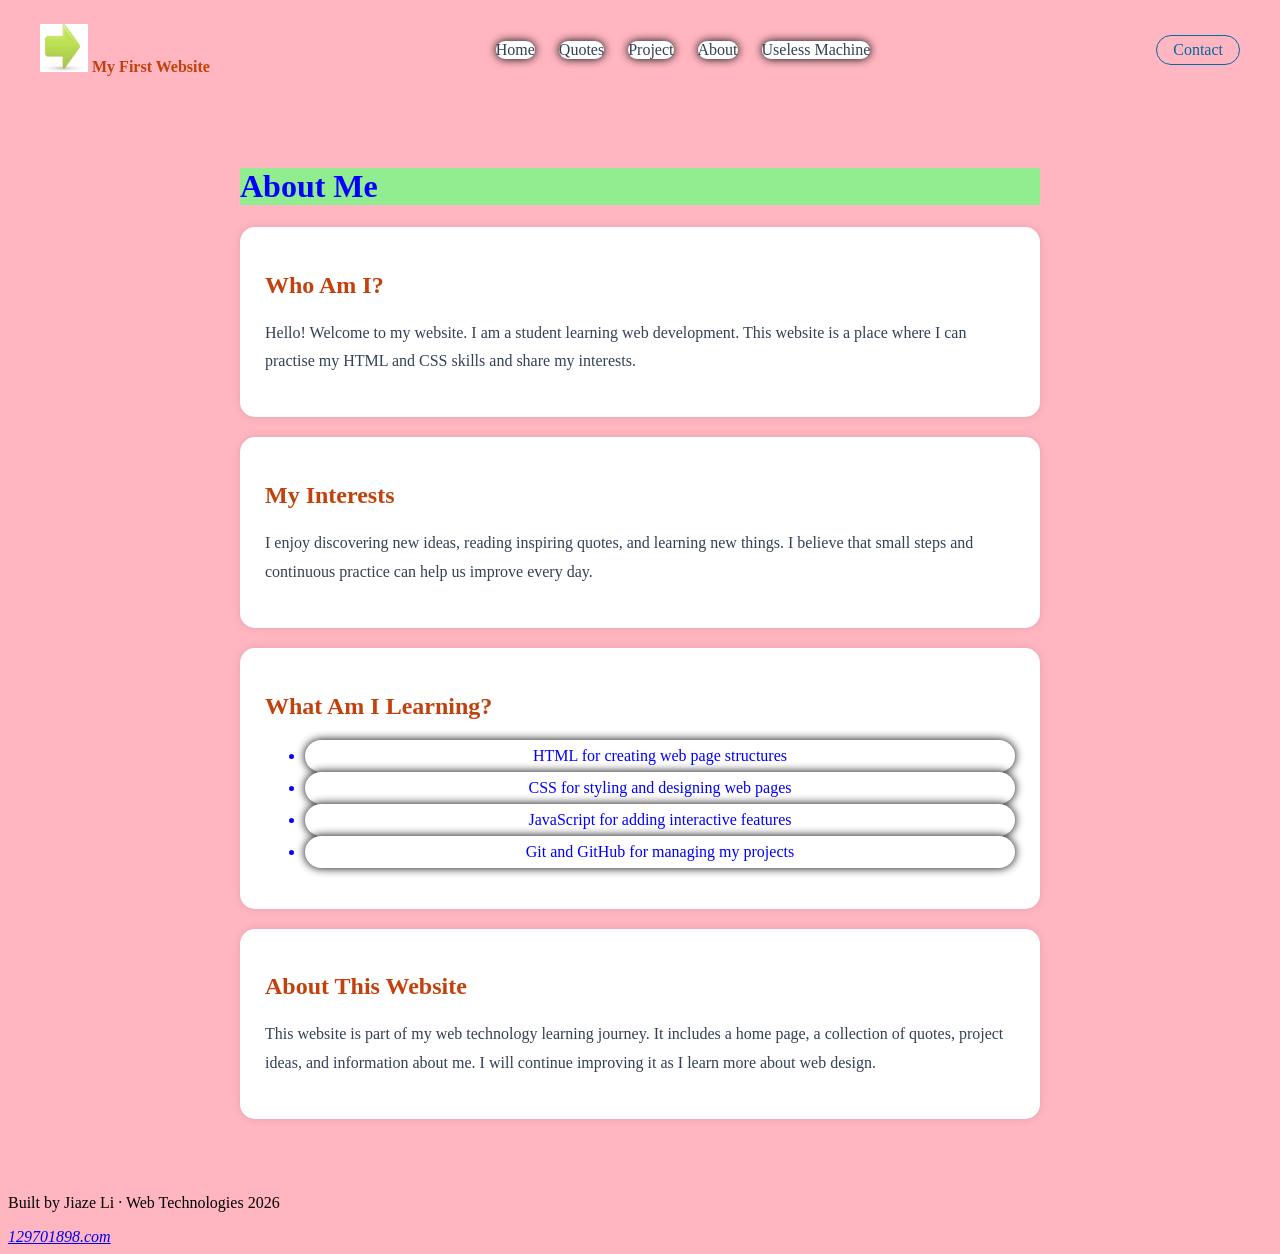
==== about.html @ e18c3e32 "first commit" ====
<!DOCTYPE html>
<html lang="en">
<head>
  <meta charset="UTF-8">
  <meta name="viewport" content="width=device-width, initial-scale=1.0">
  <title>About Me</title>
  <link rel="icon" href="favicon-32x32.png" type="image/x-icon">
  <link rel="stylesheet" href="styles.css">

  <style>
    .about-page {
      max-width: 800px;
      margin: 30px auto;
      padding: 25px;
    }

    .about-card {
      background-color: white;
      padding: 25px;
      margin-bottom: 20px;
      border-radius: 15px;
      box-shadow: 0 0 10px rgba(0, 0, 0, 0.1);
    }

    .about-card h2 {
      color: #c2410c;
    }

    .about-card p {
      color: #334155;
      line-height: 1.8;
    }

    .about-card ul {
      line-height: 2;
    }

    @media (max-width: 600px) {
      .about-page {
        margin: 15px;
        padding: 10px;
      }
    }
  </style>
</head>

<body>

  <header id="site-header"></header>

  <main class="about-page">
    <h1>About Me</h1>

    <section class="about-card">
      <h2>Who Am I?</h2>
      <p>
        Hello! Welcome to my website.
        I am a student learning web development.
        This website is a place where I can practise my HTML
        and CSS skills and share my interests.
      </p>
    </section>

    <section class="about-card">
      <h2>My Interests</h2>
      <p>
        I enjoy discovering new ideas, reading inspiring quotes,
        and learning new things.
        I believe that small steps and continuous practice
        can help us improve every day.
      </p>
    </section>

    <section class="about-card">
      <h2>What Am I Learning?</h2>
      <ul>
        <li>HTML for creating web page structures</li>
        <li>CSS for styling and designing web pages</li>
        <li>JavaScript for adding interactive features</li>
        <li>Git and GitHub for managing my projects</li>
      </ul>
    </section>

    <section class="about-card">
      <h2>About This Website</h2>
      <p>
        This website is part of my web technology learning journey.
        It includes a home page, a collection of quotes,
        project ideas, and information about me.
        I will continue improving it as I learn more about web design.
      </p>
    </section>
  </main>

  <footer id="site-footer"></footer>

  <script src="nav.js"></script>
</body>
</html>
---- styles.css ----
body {
        background-color: lightpink;
    }
    .main {
        text-align: center;
        margin: auto ;
        width: 50%;
        border: 1px solid black;
        padding: 20px;
        background-color: white;
        border-radius: 20px;
        box-shadow: 0px 0px 10px black;

    }
    h1 {

        color: blue;
        background-color: lightgreen;
    }
    h2{
        color: green;}

.quote {
  max-width: 34rem;
  padding: 0;
  background: #fff;
  border: 1px solid #dcd8d0;
  border-left: 4px solid #c2410c;
  border-radius: 10px;
  text-align: left; /* 新增这一行！卡片内文字全部左对齐 */
}

/* Flexbox */
.flex {
  display: flex
;
  flex-wrap: wrap
;
  justify-content: flex-start
;
  align-items: stretch
;
  gap: 8px
;
}

/* Grid */
.grid {
  display: grid
;
  grid-template-columns: repeat(auto-fit, minmax(200px, 1fr))
;
  gap: 8px
;
}




.quote2 {
  max-width: 34rem;
  padding: 1.1em 1.3em;
  background: #1529c1;
  border: 1px solid #dcd8d0;
  border-left: 4px solid #c2410c;
  border-radius: 10px;
}
li{
  color: blue;
  border-radius: 20px;
  box-shadow: 0px 0px 10px black;
  background-color: #fff;
   text-align: center;
}
dt{
  color: blue;
  font-weight: bold;
  margin-top: 20px;
}
dd{
  margin-left: 20px;
  color: #000003;
  font-weight: 300;
  border-bottom: #000003;
}


nav {
  display: flex;
  align-items: center;     /* vertically centred 垂直居中 */
  gap: 1rem;
  padding: 1rem 2rem;
}

nav .links {
  display: flex;
  gap: 1.5rem;
  margin: 0 auto;         /* pushes it to the centre 推到中间 */
  list-style: none;       /* no bullets 去掉列表圆点 */
  padding: 0;
}

nav a {
  text-decoration: none;  /* no underlines 去掉链接下划线 */
  color: #334155;
}

nav .logo {
  font-weight: 800;
  color: #c2410c;
}

nav .action {
  border: 1.5px solid #0369a1;
  border-radius: 99px;    /* a pill 胶囊圆角按钮 */
  padding: .3em 1em;
  color: #0369a1;
}
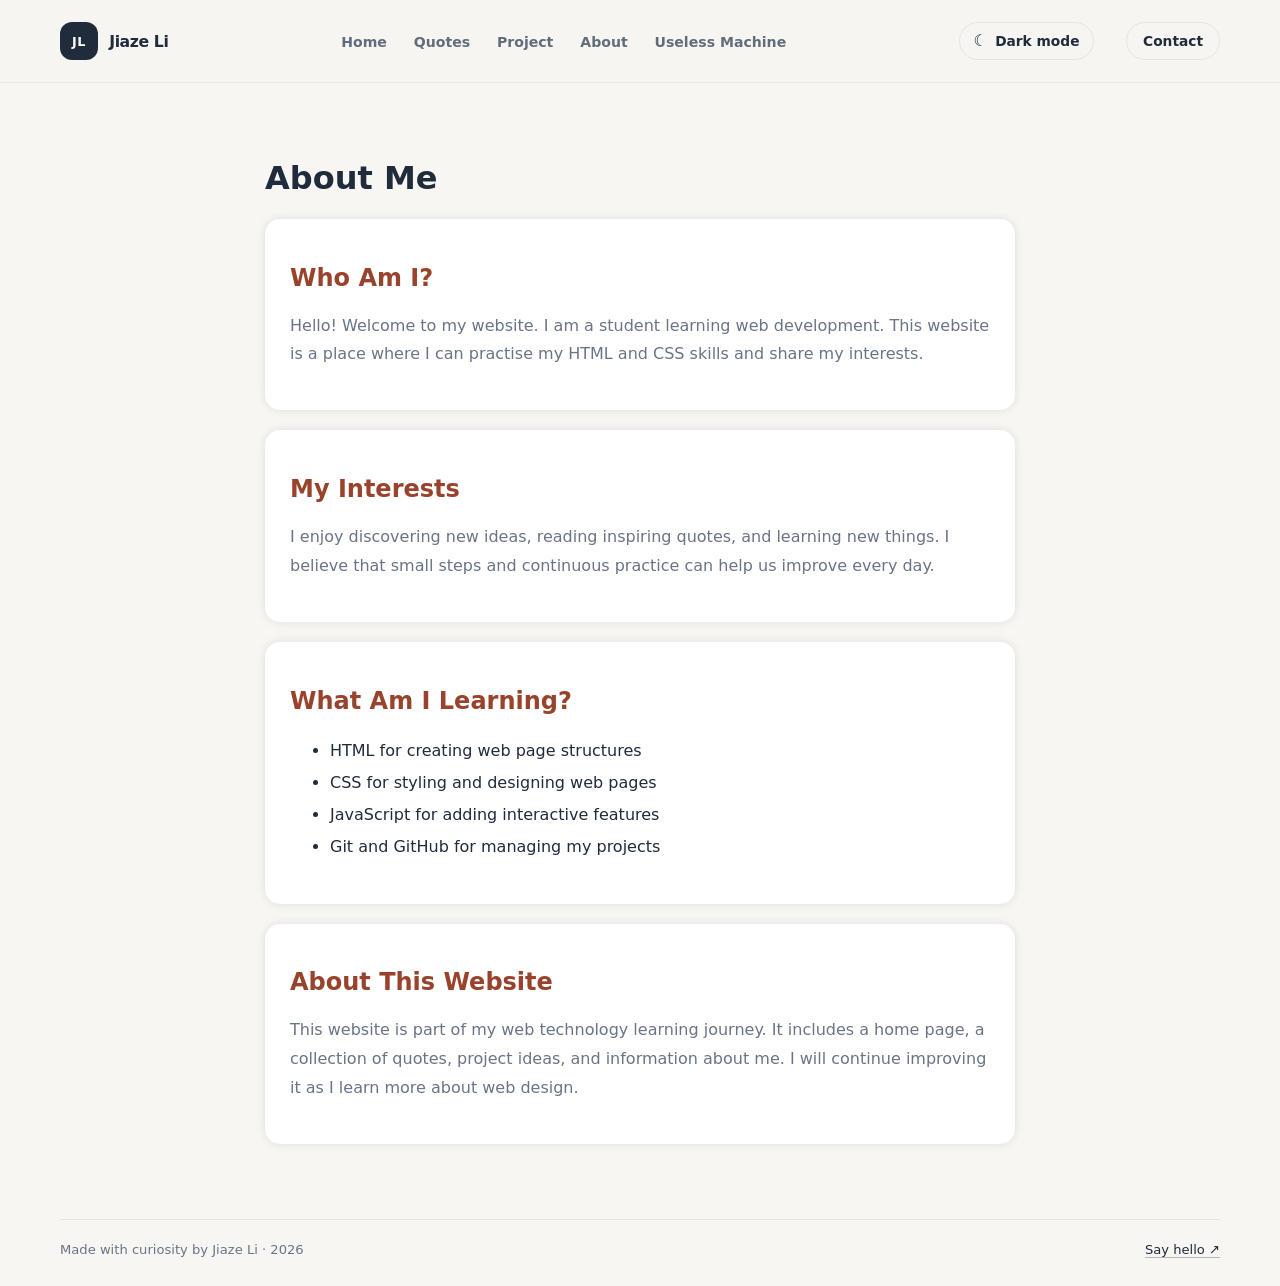
==== commit 4803f96c: "dark light toggle" ====
--- a/about.html
+++ b/about.html
@@ -5,7 +5,7 @@
   <meta charset="UTF-8">
   <meta name="viewport" content="width=device-width, initial-scale=1.0">
   <title>About Me</title>
-  <link rel="icon" href="favicon-32x32.png" type="image/x-icon">
+  <link rel="icon" href="favicon-32x32.png" type="image?x-icon">
   <link rel="stylesheet" href="styles.css">
 
   <style>
@@ -16,7 +16,7 @@
     }
 
     .about-card {
-      background-color: white;
+      background-color: var(--white);
       padding: 25px;
       margin-bottom: 20px;
       border-radius: 15px;
@@ -24,11 +24,11 @@
     }
 
     .about-card h2 {
-      color: #c2410c;
+      color: var(--accent-dark);
     }
 
     .about-card p {
-      color: #334155;
+      color: var(--muted);
       line-height: 1.8;
     }
 
--- a/styles.css
+++ b/styles.css
@@ -1,118 +1,964 @@
-    body {
-        background-color: lightpink;
-    }
-    .main {
-        text-align: center;
-        margin: auto ;
-        width: 50%;
-        border: 1px solid black;
-        padding: 20px;
-        background-color: white;
-        border-radius: 20px;
-        box-shadow: 0px 0px 10px black;
-
-    }
-    h1 {
-
-        color: blue;
-        background-color: lightgreen;
-    }
-    h2{
-        color: green;}
+:root {
+  color-scheme: light;
+  --ink: #202b3c;
+  --muted: #697486;
+  --paper: #f7f6f2;
+  --white: #fff;
+  --accent: #c05a3b;
+  --accent-dark: #99432c;
+  --line: #e8e5de;
+  --surface-alt: #f0eee8;
+  --button-bg: #202b3c;
+  --button-text: #fff;
+  --card-bg: #202b3c;
+}
+
+:root[data-theme="dark"] {
+  color-scheme: dark;
+  --ink: #e8e9ed;
+  --muted: #a5adba;
+  --paper: #171a20;
+  --white: #22262e;
+  --accent: #e58a6b;
+  --accent-dark: #f0a185;
+  --line: #353a44;
+  --surface-alt: #292e37;
+  --button-bg: #e8e9ed;
+  --button-text: #202b3c;
+  --card-bg: #202b3c;
+}
+
+* {
+  box-sizing: border-box;
+}
+
+body {
+  min-width: 320px;
+  min-height: 100vh;
+  margin: 0;
+  background: var(--paper);
+  color: var(--ink);
+  font-family: Inter, ui-sans-serif, system-ui, -apple-system, BlinkMacSystemFont, "Segoe UI", sans-serif;
+  -webkit-font-smoothing: antialiased;
+}
+
+h1,
+h2,
+h3 {
+  color: var(--ink);
+}
+
+.main {
+  width: min(50%, 46rem);
+  margin: auto;
+  padding: 20px;
+  border: 1px solid #222;
+  border-radius: 20px;
+  background: #fff;
+  box-shadow: 0 0 10px #000;
+  text-align: center;
+}
 
 .quote {
   max-width: 34rem;
-  padding: 0;
-  background: #fff;
-  border: 1px solid #dcd8d0;
-  border-left: 4px solid #c2410c;
+  padding: 1rem 1.25rem;
+  border: 1px solid var(--line);
+  border-left: 4px solid var(--accent);
   border-radius: 10px;
-  text-align: left; /* 新增这一行！卡片内文字全部左对齐 */
-}
-
-/* Flexbox */
+  background: var(--white);
+  text-align: left;
+}
+
 .flex {
-  display: flex
-;
-  flex-wrap: wrap
-;
-  justify-content: flex-start
-;
-  align-items: stretch
-;
-  gap: 8px
-;
-}
-
-/* Grid */
+  display: flex;
+  flex-wrap: wrap;
+  align-items: stretch;
+  justify-content: flex-start;
+  gap: 8px;
+}
+
 .grid {
-  display: grid
-;
-  grid-template-columns: repeat(auto-fit, minmax(200px, 1fr))
-;
-  gap: 8px
-;
-}
-
-
-
+  display: grid;
+  grid-template-columns: repeat(auto-fit, minmax(min(100%, 200px), 1fr));
+  gap: 8px;
+}
 
 .quote2 {
   max-width: 34rem;
   padding: 1.1em 1.3em;
-  background: #1529c1;
-  border: 1px solid #dcd8d0;
-  border-left: 4px solid #c2410c;
+  border: 1px solid var(--line);
+  border-left: 4px solid var(--accent);
   border-radius: 10px;
-}
-li{
-  color: blue;
-  border-radius: 20px;
-  box-shadow: 0px 0px 10px black;
-  background-color: #fff;
-   text-align: center;
-}
-dt{
-  color: blue;
-  font-weight: bold;
+  background: var(--surface-alt);
+}
+
+dt {
   margin-top: 20px;
-}
-dd{
+  color: var(--ink);
+  font-weight: 700;
+}
+
+dd {
   margin-left: 20px;
-  color: #000003;
+  border-bottom: 1px solid var(--line);
+  color: var(--muted);
   font-weight: 300;
-  border-bottom: #000003;
-}
-
+}
+
+#site-header {
+  position: relative;
+  z-index: 1;
+  border-bottom: 1px solid rgb(32 43 60 / 7%);
+  background: rgb(247 246 242 / 92%);
+}
+
+:root[data-theme="dark"] #site-header {
+  border-bottom-color: rgb(255 255 255 / 8%);
+  background: rgb(23 26 32 / 92%);
+}
 
 nav {
   display: flex;
-  align-items: center;     /* vertically centred 垂直居中 */
+  width: min(100% - 48px, 1160px);
+  min-height: 82px;
+  align-items: center;
+  gap: 2rem;
+  margin: 0 auto;
+}
+
+nav a {
+  color: inherit;
+  text-decoration: none;
+}
+
+nav .logo {
+  display: inline-flex;
+  flex: 0 0 auto;
+  align-items: center;
+  gap: 0.7rem;
+  color: var(--ink);
+  font-size: 0.98rem;
+  font-weight: 750;
+  letter-spacing: -0.025em;
+}
+
+nav .logo-mark {
+  display: grid;
+  width: 38px;
+  height: 38px;
+  place-items: center;
+  border-radius: 12px;
+  background: var(--ink);
+  color: var(--white);
+  font-size: 0.8rem;
+  letter-spacing: 0.04em;
+}
+
+nav .links {
+  display: flex;
+  align-items: center;
+  justify-content: center;
+  gap: clamp(0.9rem, 2.1vw, 1.8rem);
+  margin: 0 auto;
+  padding: 0;
+  list-style: none;
+}
+
+nav .links li {
+  margin: 0;
+  padding: 0;
+  border: 0;
+  border-radius: 0;
+  background: none;
+  box-shadow: none;
+  text-align: left;
+}
+
+nav .links a {
+  color: #626d7c;
+  font-size: 0.88rem;
+  font-weight: 550;
+  transition: color 160ms ease;
+}
+
+nav .links a:hover,
+nav .links a:focus-visible {
+  color: var(--accent-dark);
+}
+
+nav .action {
+  flex: 0 0 auto;
+  padding: 0.65rem 1rem;
+  border: 1px solid var(--line);
+  border-radius: 999px;
+  color: var(--ink);
+  font-size: 0.86rem;
+  font-weight: 650;
+  transition: border-color 160ms ease, background 160ms ease;
+}
+
+nav .theme-toggle {
+  display: inline-flex;
+  flex: 0 0 auto;
+  align-items: center;
+  gap: 0.45rem;
+  padding: 0.65rem 0.85rem;
+  border: 1px solid var(--line);
+  border-radius: 999px;
+  background: transparent;
+  color: var(--ink);
+  font: inherit;
+  font-size: 0.86rem;
+  font-weight: 650;
+  cursor: pointer;
+  transition: border-color 160ms ease, background 160ms ease;
+}
+
+nav .theme-toggle:hover,
+nav .theme-toggle:focus-visible {
+  border-color: var(--ink);
+  background: var(--white);
+}
+
+nav .theme-toggle-icon {
+  font-size: 1rem;
+  line-height: 1;
+}
+
+nav .action:hover,
+nav .action:focus-visible {
+  border-color: var(--ink);
+  background: var(--white);
+}
+
+#site-footer {
+  display: flex;
+  width: min(100% - 48px, 1160px);
+  align-items: center;
+  justify-content: space-between;
   gap: 1rem;
-  padding: 1rem 2rem;
-}
-
-nav .links {
-  display: flex;
+  margin: 0 auto;
+  padding: 1.4rem 0 1.8rem;
+  border-top: 1px solid var(--line);
+  color: var(--muted);
+  font-size: 0.82rem;
+}
+
+#site-footer p {
+  margin: 0;
+}
+
+#site-footer address {
+  font-style: normal;
+}
+
+#site-footer a {
+  color: var(--ink);
+  text-decoration-color: #b9b6ae;
+  text-underline-offset: 3px;
+}
+
+.home-main {
+  width: min(100% - 48px, 1160px);
+  margin: 0 auto;
+  padding: clamp(3.5rem, 8vw, 7rem) 0 2.5rem;
+}
+
+.home-hero {
+  position: relative;
+  display: grid;
+  min-height: 450px;
+  grid-template-columns: 1fr 0.88fr;
+  align-items: center;
+  gap: clamp(2rem, 7vw, 6rem);
+}
+
+.hero-copy {
+  position: relative;
+  z-index: 1;
+  padding: 1rem 0;
+}
+
+.eyebrow {
+  display: flex;
+  align-items: center;
+  gap: 0.6rem;
+  margin: 0 0 1.6rem;
+  color: var(--muted);
+  font-size: 0.75rem;
+  font-weight: 700;
+  letter-spacing: 0.105em;
+  text-transform: uppercase;
+}
+
+.eyebrow-dot {
+  width: 8px;
+  height: 8px;
+  border-radius: 50%;
+  background: var(--accent);
+  box-shadow: 0 0 0 4px rgb(192 90 59 / 12%);
+}
+
+.hero-copy h1 {
+  margin: 0;
+  font-size: clamp(3.5rem, 6.2vw, 5.7rem);
+  font-weight: 720;
+  letter-spacing: -0.078em;
+  line-height: 0.98;
+}
+
+.hero-copy h1 span {
+  color: var(--accent);
+}
+
+.hero-intro {
+  max-width: 29rem;
+  margin: 1.6rem 0 0;
+  color: var(--muted);
+  font-size: clamp(1rem, 1.5vw, 1.12rem);
+  line-height: 1.8;
+}
+
+.hero-actions {
+  display: flex;
+  flex-wrap: wrap;
+  align-items: center;
+  gap: 1.4rem;
+  margin-top: 2rem;
+}
+
+.button {
+  display: inline-flex;
+  min-height: 48px;
+  align-items: center;
+  justify-content: center;
+  gap: 0.8rem;
+  padding: 0.8rem 1.15rem;
+  border-radius: 8px;
+  font-size: 0.9rem;
+  font-weight: 650;
+  text-decoration: none;
+  transition: transform 160ms ease, background 160ms ease;
+}
+
+.button:hover {
+  transform: translateY(-2px);
+}
+
+.button-primary {
+  background: var(--button-bg);
+  color: var(--button-text);
+}
+
+.button-primary:hover,
+.button-primary:focus-visible {
+  background: #34435a;
+}
+
+.text-link {
+  color: var(--ink);
+  font-size: 0.9rem;
+  font-weight: 650;
+  text-decoration: none;
+}
+
+.text-link span {
+  margin-left: 0.25rem;
+  color: var(--accent);
+}
+
+.hero-note {
+  margin: 2rem 0 0;
+  color: #89909a;
+  font-size: 0.8rem;
+}
+
+.hero-image-link {
+  position: relative;
+  display: block;
+  padding: 0.75rem 0.75rem 3.35rem;
+  border: 1px solid rgb(32 43 60 / 7%);
+  border-radius: 16px;
+  background: var(--white);
+  box-shadow: 0 24px 70px rgb(39 43 50 / 12%);
+  color: var(--ink);
+  text-decoration: none;
+  transform: rotate(1.5deg);
+  transition: transform 220ms ease, box-shadow 220ms ease;
+}
+
+.hero-image-link:hover {
+  box-shadow: 0 28px 80px rgb(39 43 50 / 17%);
+  transform: rotate(0deg) translateY(-4px);
+}
+
+.hero-image-link img {
+  display: block;
+  width: 100%;
+  aspect-ratio: 640 / 360;
+  border-radius: 10px;
+  object-fit: cover;
+}
+
+.image-caption {
+  position: absolute;
+  right: 1rem;
+  bottom: 1.05rem;
+  left: 1rem;
+  display: flex;
+  align-items: center;
+  justify-content: space-between;
+  color: var(--muted);
+  font-size: 0.8rem;
+  font-weight: 600;
+}
+
+.caption-mark {
+  color: var(--accent);
+  font-size: 1rem;
+}
+
+.hero-decoration {
+  position: absolute;
+  right: -0.15em;
+  bottom: -0.45em;
+  color: rgb(32 43 60 / 4%);
+  font-size: clamp(8rem, 18vw, 15rem);
+  font-weight: 800;
+  letter-spacing: -0.09em;
+  line-height: 1;
+  pointer-events: none;
+  user-select: none;
+}
+
+.home-more {
+  display: flex;
+  min-height: 92px;
+  align-items: center;
+  justify-content: space-between;
   gap: 1.5rem;
-  margin: 0 auto;         /* pushes it to the centre 推到中间 */
-  list-style: none;       /* no bullets 去掉列表圆点 */
+  margin-top: clamp(3.5rem, 8vw, 6rem);
+  padding: 1.4rem 0;
+  border-top: 1px solid var(--line);
+}
+
+.home-more p {
+  margin: 0;
+  color: var(--muted);
+  font-size: 0.9rem;
+}
+
+.home-more a {
+  color: var(--ink);
+  font-size: 0.9rem;
+  font-weight: 650;
+  text-decoration: none;
+}
+
+.home-more a span {
+  margin-left: 0.35rem;
+  color: var(--accent);
+}
+
+.contact-main {
+  width: min(100% - 48px, 1160px);
+  margin: 0 auto;
+  padding: clamp(4rem, 9vw, 7.5rem) 0 2.5rem;
+}
+
+.contact-hero {
+  display: grid;
+  min-height: 440px;
+  grid-template-columns: 1fr 0.72fr;
+  align-items: center;
+  gap: clamp(3rem, 9vw, 8rem);
+}
+
+.contact-copy h1 {
+  margin: 0;
+  font-size: clamp(3.7rem, 7vw, 6.1rem);
+  font-weight: 720;
+  letter-spacing: -0.078em;
+  line-height: 0.98;
+}
+
+.contact-copy h1 span {
+  color: var(--accent);
+}
+
+.contact-intro {
+  max-width: 30rem;
+  margin: 1.7rem 0 0;
+  color: var(--muted);
+  font-size: clamp(1rem, 1.5vw, 1.12rem);
+  line-height: 1.8;
+}
+
+.contact-note {
+  max-width: 29rem;
+  margin: 1rem 0 0;
+  color: #89909a;
+  font-size: 0.88rem;
+  line-height: 1.7;
+}
+
+.contact-card {
+  position: relative;
+  overflow: hidden;
+  padding: clamp(1.6rem, 3vw, 2.5rem);
+  border-radius: 16px;
+  background: var(--card-bg);
+  box-shadow: 0 24px 70px rgb(39 43 50 / 14%);
+  color: var(--white);
+}
+
+.contact-card::after {
+  position: absolute;
+  right: -0.28em;
+  bottom: -0.6em;
+  color: rgb(255 255 255 / 4%);
+  content: "↗";
+  font-size: 13rem;
+  font-weight: 700;
+  line-height: 1;
+  pointer-events: none;
+}
+
+.contact-card-number,
+.contact-icon,
+.contact-card-label,
+.contact-card h2,
+.contact-card-copy,
+.contact-card-links {
+  position: relative;
+  z-index: 1;
+}
+
+.contact-card-number {
+  color: #b4bdc9;
+  font-size: 0.72rem;
+  font-weight: 700;
+  letter-spacing: 0.12em;
+}
+
+.contact-icon {
+  display: grid;
+  width: 46px;
+  height: 46px;
+  place-items: center;
+  margin: 2.8rem 0 1.4rem;
+  border: 1px solid rgb(255 255 255 / 24%);
+  border-radius: 50%;
+  color: #f0a185;
+  font-size: 1.2rem;
+}
+
+.contact-card-label {
+  margin: 0 0 0.7rem;
+  color: #f0a185;
+  font-size: 0.75rem;
+  font-weight: 700;
+  letter-spacing: 0.1em;
+  text-transform: uppercase;
+}
+
+.contact-card h2 {
+  margin: 0;
+  color: var(--white);
+  font-size: clamp(1.9rem, 3vw, 2.6rem);
+  letter-spacing: -0.055em;
+  line-height: 1.08;
+}
+
+.contact-card-copy {
+  max-width: 22rem;
+  margin: 1rem 0 1.8rem;
+  color: #c4cbd4;
+  font-size: 0.9rem;
+  line-height: 1.75;
+}
+
+.contact-card-links {
+  display: grid;
+  gap: 0.8rem;
+  padding-top: 1.2rem;
+  border-top: 1px solid rgb(255 255 255 / 16%);
+}
+
+.contact-card-links a {
+  display: flex;
+  align-items: center;
+  justify-content: space-between;
+  gap: 1rem;
+  color: var(--white);
+  font-size: 0.88rem;
+  font-weight: 600;
+  text-decoration: none;
+  transition: color 160ms ease;
+}
+
+.contact-card-links a span {
+  color: #f0a185;
+}
+
+.contact-card-links a:hover,
+.contact-card-links a:focus-visible {
+  color: #f0a185;
+}
+
+.contact-bottom {
+  display: flex;
+  min-height: 92px;
+  align-items: center;
+  justify-content: space-between;
+  gap: 1.5rem;
+  margin-top: clamp(3.5rem, 8vw, 6rem);
+  padding: 1.4rem 0;
+  border-top: 1px solid var(--line);
+}
+
+.contact-bottom p {
+  display: flex;
+  align-items: center;
+  gap: 0.65rem;
+  margin: 0;
+  color: var(--muted);
+  font-size: 0.88rem;
+}
+
+.contact-bottom-dot {
+  width: 8px;
+  height: 8px;
+  flex: 0 0 auto;
+  border-radius: 50%;
+  background: #78947b;
+  box-shadow: 0 0 0 4px rgb(120 148 123 / 12%);
+}
+
+.contact-bottom a {
+  color: var(--ink);
+  font-size: 0.88rem;
+  font-weight: 650;
+  text-decoration: none;
+}
+
+.contact-bottom a span {
+  margin-left: 0.3rem;
+  color: var(--accent);
+}
+
+.project-main {
+  width: min(100% - 48px, 1060px);
+  margin: 0 auto;
+  padding: clamp(3rem, 7vw, 5.5rem) 0;
+}
+
+.project-main article > h1 {
+  max-width: 13ch;
+  margin: 0 0 clamp(2.5rem, 5vw, 4rem);
+  font-size: clamp(3.1rem, 6.5vw, 5.3rem);
+  font-weight: 720;
+  letter-spacing: -0.075em;
+  line-height: 0.98;
+}
+
+.project-main section:first-of-type {
+  display: grid;
+  grid-template-columns: minmax(190px, 0.78fr) minmax(0, 1.5fr);
+  align-items: stretch;
+  margin-bottom: 3rem;
+  border-top: 1px solid var(--line);
+}
+
+.project-main section:first-of-type > h2 {
+  grid-column: 1 / -1;
+  margin: 0;
+  padding: 1.3rem 0 1.1rem;
+  border-bottom: 1px solid var(--line);
+  font-size: 1.16rem;
+  font-weight: 650;
+  letter-spacing: -0.025em;
+}
+
+.project-main section:first-of-type > h3 {
+  display: flex;
+  align-items: center;
+  gap: 0.9rem;
+  margin: 0;
+  padding: 1.5rem 1.35rem;
+  border-bottom: 1px solid var(--line);
+  background: var(--white);
+  font-size: 1.02rem;
+  font-weight: 680;
+  letter-spacing: -0.025em;
+  line-height: 1.35;
+}
+
+.project-main section:first-of-type > h3::before {
+  width: 7px;
+  height: 7px;
+  flex: 0 0 auto;
+  border-radius: 50%;
+  background: var(--accent);
+  content: "";
+}
+
+.project-main section:first-of-type > h3:nth-of-type(even),
+.project-main section:first-of-type > h3:nth-of-type(even) + ul {
+  background: var(--surface-alt);
+}
+
+.project-main section:first-of-type > ul {
+  margin: 0;
+  padding: 1.15rem 1.5rem 1.15rem 2.7rem;
+  border-bottom: 1px solid var(--line);
+  background: var(--white);
+  color: var(--muted);
+  line-height: 1.65;
+}
+
+.project-main section:first-of-type > ul li {
+  padding: 0.28rem 0;
+}
+
+.project-main section:first-of-type > ul li::marker {
+  color: var(--accent);
+}
+
+.project-main section:last-of-type {
+  padding: clamp(1.5rem, 4vw, 3rem);
+  border: 1px solid var(--line);
+  border-radius: 16px;
+  background: var(--white);
+  box-shadow: 0 16px 50px rgb(39 43 50 / 5%);
+}
+
+.project-main section:last-of-type > h2 {
+  max-width: 30ch;
+  margin: 0 0 2rem;
+  font-size: clamp(1.6rem, 3.2vw, 2.3rem);
+  font-weight: 700;
+  letter-spacing: -0.055em;
+  line-height: 1.15;
+}
+
+.project-main section:last-of-type > h3 {
+  margin: 1.8rem 0 0.75rem;
+  padding-top: 1.15rem;
+  border-top: 1px solid var(--line);
+  font-size: 1.02rem;
+  font-weight: 680;
+  letter-spacing: -0.02em;
+}
+
+.project-main section:last-of-type > ul {
+  margin: 0;
   padding: 0;
-}
-
-nav a {
-  text-decoration: none;  /* no underlines 去掉链接下划线 */
-  color: #334155;
-}
-
-nav .logo {
-  font-weight: 800;
-  color: #c2410c;
-}
-
-nav .action {
-  border: 1.5px solid #0369a1;
-  border-radius: 99px;    /* a pill 胶囊圆角按钮 */
-  padding: .3em 1em;
-  color: #0369a1;
-}
+  list-style: none;
+}
+
+.project-main section:last-of-type > ul li {
+  position: relative;
+  margin: 0;
+  padding: 0.7rem 0 0.7rem 1.35rem;
+  border-bottom: 1px solid var(--line);
+  color: var(--muted);
+  line-height: 1.65;
+}
+
+.project-main section:last-of-type > ul li::before {
+  position: absolute;
+  top: 1.27rem;
+  left: 0.15rem;
+  width: 6px;
+  height: 6px;
+  border-radius: 50%;
+  background: var(--accent);
+  content: "";
+}
+
+.project-main section:last-of-type > ul li:last-child {
+  border-bottom: 0;
+}
+
+a:focus-visible {
+  outline: 3px solid rgb(192 90 59 / 55%);
+  outline-offset: 4px;
+}
+
+@media (max-width: 760px) {
+  nav {
+    width: min(100% - 36px, 560px);
+    min-height: 0;
+    flex-wrap: wrap;
+    gap: 0;
+    padding: 1rem 0 0.8rem;
+  }
+
+  nav .logo {
+    margin-right: auto;
+  }
+
+  nav .links {
+    display: grid;
+    order: 3;
+    width: 100%;
+    grid-template-columns: repeat(3, minmax(0, 1fr));
+    gap: 0.65rem 0.5rem;
+    margin: 0.9rem 0 0;
+  }
+
+  nav .links a {
+    display: block;
+    padding: 0.45rem 0;
+    font-size: 0.82rem;
+  }
+
+  nav .action {
+    padding: 0.55rem 0.85rem;
+  }
+
+  nav .theme-toggle {
+    padding: 0.55rem 0.7rem;
+  }
+
+  .home-main {
+    width: min(100% - 36px, 560px);
+    padding-top: 3rem;
+  }
+
+  .home-hero {
+    min-height: auto;
+    grid-template-columns: 1fr;
+    gap: 2.5rem;
+  }
+
+  .hero-copy h1 {
+    font-size: clamp(3.4rem, 14vw, 5.2rem);
+  }
+
+  .hero-image-link {
+    width: min(100% - 12px, 30rem);
+    justify-self: center;
+  }
+
+  .hero-decoration {
+    right: 0;
+    bottom: 28%;
+    font-size: 9rem;
+  }
+
+  .home-more {
+    align-items: flex-start;
+    flex-direction: column;
+    gap: 0.6rem;
+    margin-top: 3rem;
+  }
+
+  .contact-main {
+    width: min(100% - 36px, 560px);
+    padding-top: 3rem;
+  }
+
+  .contact-hero {
+    min-height: auto;
+    grid-template-columns: 1fr;
+    gap: 2.5rem;
+  }
+
+  .contact-copy h1 {
+    font-size: clamp(3.4rem, 14vw, 5.2rem);
+  }
+
+  .contact-card {
+    width: min(100%, 30rem);
+    justify-self: center;
+  }
+
+  .contact-icon {
+    margin-top: 2rem;
+  }
+
+  .contact-bottom {
+    align-items: flex-start;
+    flex-direction: column;
+    gap: 0.7rem;
+    margin-top: 3rem;
+  }
+
+  .project-main {
+    width: min(100% - 36px, 560px);
+    padding: 3rem 0;
+  }
+
+  .project-main article > h1 {
+    margin-bottom: 2.5rem;
+    font-size: clamp(3rem, 12vw, 4.4rem);
+  }
+
+  .project-main section:first-of-type {
+    grid-template-columns: minmax(0, 1fr);
+    margin-bottom: 2rem;
+  }
+
+  .project-main section:first-of-type > h2 {
+    grid-column: 1;
+  }
+
+  .project-main section:first-of-type > h3 {
+    padding: 1rem 1rem 0.45rem;
+    border-bottom: 0;
+    background: var(--white);
+    font-size: 0.98rem;
+  }
+
+  .project-main section:first-of-type > h3:nth-of-type(even) {
+    background: var(--surface-alt);
+  }
+
+  .project-main section:first-of-type > ul {
+    padding: 0.35rem 1.25rem 1rem 2.7rem;
+    border-bottom: 1px solid var(--line);
+  }
+
+  .project-main section:first-of-type > ul:nth-of-type(even) {
+    background: var(--surface-alt);
+  }
+
+  .project-main section:last-of-type {
+    padding: 1.35rem;
+    border-radius: 12px;
+  }
+
+  .project-main section:last-of-type > h2 {
+    font-size: 1.7rem;
+  }
+
+  #site-footer {
+    width: min(100% - 36px, 560px);
+  }
+}
+
+@media (max-width: 420px) {
+  .hero-actions {
+    align-items: flex-start;
+    flex-direction: column;
+    gap: 1rem;
+  }
+
+  #site-footer {
+    align-items: flex-start;
+    flex-direction: column;
+  }
+}
+
+@media (prefers-reduced-motion: reduce) {
+  *,
+  *::before,
+  *::after {
+    scroll-behavior: auto !important;
+    transition-duration: 0.01ms !important;
+    animation-duration: 0.01ms !important;
+    animation-iteration-count: 1 !important;
+  }
+}
